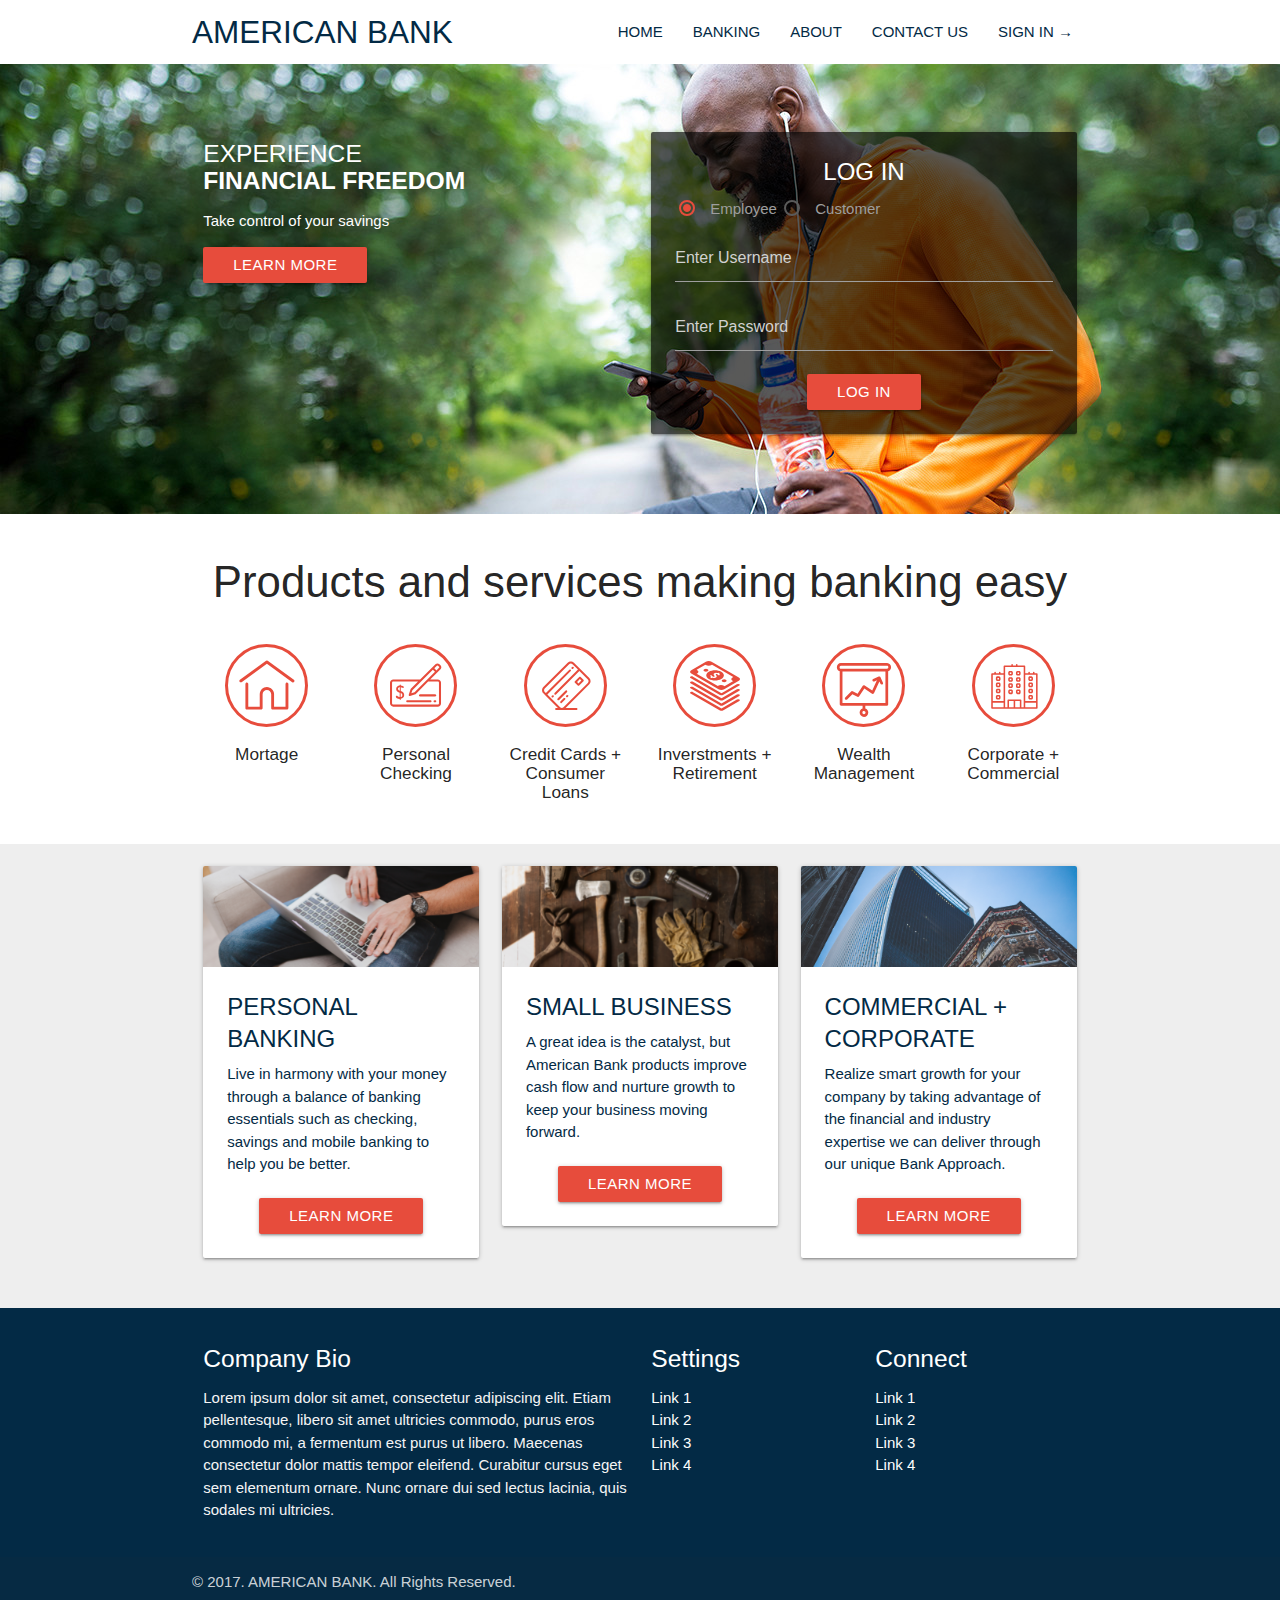
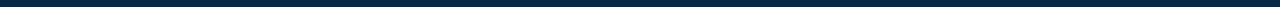
==== index.html @ dd1216ce "MVP of BP Banking Website using Materialize is done." ====
<!DOCTYPE html>
<html lang="en">
<head>
  <meta http-equiv="Content-Type" content="text/html; charset=UTF-8"/>
  <meta name="viewport" content="width=device-width, initial-scale=1, maximum-scale=1.0"/>
  <title>American Bank</title>

  <!-- CSS  -->
  <link href="https://fonts.googleapis.com/icon?family=Material+Icons" rel="stylesheet">
  <link href="css/materialize.css" type="text/css" rel="stylesheet" media="screen,projection"/>
  <link href="css/styles.css" type="text/css" rel="stylesheet" media="screen,projection"/>
  <link href="css/index-styles.css" type="text/css" rel="stylesheet" media="screen,projection"/>
</head>
<body>
  <nav class="white" role="navigation">
    <div class="nav-wrapper container">
      <a id="logo-container" href="index.html" class="brand-logo primary-color-text">AMERICAN BANK</a>
      <ul class="right hide-on-med-and-down">
        <li><a href="index.html" class="primary-color-text">HOME</a></li>
        <li><a href="banking.html" class="primary-color-text">BANKING</a></li>
        <li><a href="about.html" class="primary-color-text">ABOUT</a></li>
        <li><a href="contact.html" class="primary-color-text">CONTACT US</a></li>
        <li><a href="sign-in.html" class="primary-color-text">SIGN IN →</a></li>
      </ul>
      <!-- Mobile Nav -->
      <ul id="nav-mobile" class="sidenav">
        <li><a href="index.html" class="primary-color-text">HOME</a></li>
        <li><a href="banking.html" class="primary-color-text">BANKING</a></li>
        <li><a href="about.html" class="primary-color-text">ABOUT</a></li>
        <li><a href="contact.html" class="primary-color-text">CONTACT US</a></li>
        <li><a href="sign-in.html" class="primary-color-text">SIGN IN →</a></li>>
      </ul>
      <a href="#" data-target="nav-mobile" class="sidenav-trigger primary-color-text"><i class="material-icons">menu</i></a>
    </div>
  </nav> <!-- End Nav -->

  <div class="section mainSlider">
    <div class="container">
      <br><br>
      <div class="row">
        <div class="col s12 m4">
          <h5 class="white-text">EXPERIENCE <br><b>FINANCIAL FREEDOM</b></h5>
          <p class="white-text">Take control of your savings</p>
          <a class="accent-color waves-effect waves-light btn" href='banking.html'>LEARN MORE</a>
        </div>
        <div class="col s12 m6 offset-m2">
          <div class="card light-black hoverable">
            <div class="card-content white-text">
              <span class="card-title center"><b>LOG IN</b></span>
              <label>
                  <input class="with-gap accent-color-text" name="login-group" type="radio" checked />
                  <span>Employee</span>
              </label>
              <label>
                  <input class="with-gap accent-color-text" name="login-group" type="radio" />
                  <span>Customer</span>
              </label>
              <div class="input-field dark">
                <input placeholder="Enter Username" id="user_name" type="text" class="validate">
              </div>
              <div class="input-field dark">
                <input placeholder="Enter Password" id="password" type="password" class="validate">
              </div>
              <div class="center-align">
                <a class="accent-color waves-effect waves-light btn" href='transactions.html'>Log In</a>
              </div>
            </div>
          </div>
        </div> <!-- End Log-In Card -->
      </div> <!-- End Row -->
    </div> <!-- End Countainer -->
  </div> <!--- End Main Slider -->


  <div class="section">
    <div class="container">
      <!--   Icon Section   -->
      <div class="row">
        <h3 class="col s12 center">Products and services making banking easy</h3>
      </div>
      <div class="row">
        <div class="col s12 m2 center-align">
          <img src="images/Mortgage_Icon.png" alt="Credit Cards Icon" class="center">
          <h6>Mortage</h6>
        </div>
        <div class="col s12 m2 center-align">
          <img src="images/Checking_Icon.png" alt="Credit Cards Icon" class="center">
          <h6>Personal Checking</h6>
        </div>
        <div class="col s12 m2 center-align">
          <img src="images/CreditCard_Icon.png" alt="Credit Cards Icon" class="center">
          <h6>Credit Cards + Consumer Loans</h6>
        </div>
        <div class="col s12 m2 center-align">
          <img src="images/Investments_Icon.png" alt="Credit Cards Icon" class="center">
          <h6>Inverstments + Retirement</h6>
        </div>
        <div class="col s12 m2 center-align">
          <img src="images/WM_Icon.png" alt="Credit Cards Icon" class="center">
          <h6>Wealth <br>Management</h6>
        </div>
        <div class="col s12 m2 center-align">
          <img src="images/Corporate_Icon.png" alt="Credit Cards Icon" class="center">
          <h6>Corporate + Commercial</h6>
        </div>
      </div>
    </div>
  </div> <!-- End Banking Services Icons Section -->

  <div class="section grey lighten-3">
    <div class="container">
      <div class="row">
        <div class="col s12 m4">
          <div class="card">
            <div class="card-image">
              <img src="images/PersonalBankingCardImg.png">
            </div>
            <div class="card-content">
              <span class="card-title primary-color-text">PERSONAL BANKING</span>
              <p class="primary-color-text">Live in harmony with your money through a balance of banking essentials such as checking, savings and mobile banking to help you be better.</p>
              <br>
              <div class="center-align">
                <a class="accent-color waves-effect waves-light btn" href='banking.html'>LEARN MORE</a>
              </div>
            </div>
          </div>
        </div>
        <div class="col s12 m4">
          <div class="card">
            <div class="card-image">
              <img src="images/SmallBusinessCardImg.png">
            </div>
            <div class="card-content">
              <span class="card-title primary-color-text">SMALL BUSINESS</span>
              <p class="primary-color-text">A great idea is the catalyst, but American Bank products improve cash flow and nurture growth to keep your business moving forward.</p>
              <br>
              <div class="center-align">
                <a class="accent-color waves-effect waves-light btn" href='banking.html'>LEARN MORE</a>
              </div>
            </div>
          </div>
        </div>
        <div class="col s12 m4">
          <div class="card">
            <div class="card-image">
              <img src="images/CorporateCardImg.png">
            </div>
            <div class="card-content">
              <span class="card-title primary-color-text">COMMERCIAL + CORPORATE</span>
              <p class="primary-color-text">Realize smart growth for your company by taking advantage of the financial and industry expertise we can deliver through our unique Bank Approach.</p>
              <br>
              <div class="center-align">
                <a class="accent-color waves-effect waves-light btn" href='banking.html'>LEARN MORE</a>
              </div>
            </div>
          </div>
        </div>
      </div>
    </div>
  </div>

  <footer class="page-footer primary-color">
    <div class="container">
      <div class="row">
        <div class="col l6 s12">
          <h5 class="white-text">Company Bio</h5>
          <p class="grey-text text-lighten-4">Lorem ipsum dolor sit amet, consectetur adipiscing elit. Etiam pellentesque, libero sit amet ultricies commodo, purus eros commodo mi, a fermentum est purus ut libero. Maecenas consectetur dolor mattis tempor eleifend. Curabitur cursus eget sem elementum ornare. Nunc ornare dui sed lectus lacinia, quis sodales mi ultricies.</p>
        </div>
        <div class="col l3 s12">
          <h5 class="white-text">Settings</h5>
          <ul>
            <li><a class="white-text" href="#!">Link 1</a></li>
            <li><a class="white-text" href="#!">Link 2</a></li>
            <li><a class="white-text" href="#!">Link 3</a></li>
            <li><a class="white-text" href="#!">Link 4</a></li>
          </ul>
        </div>
        <div class="col l3 s12">
          <h5 class="white-text">Connect</h5>
          <ul>
            <li><a class="white-text" href="#!">Link 1</a></li>
            <li><a class="white-text" href="#!">Link 2</a></li>
            <li><a class="white-text" href="#!">Link 3</a></li>
            <li><a class="white-text" href="#!">Link 4</a></li>
          </ul>
        </div>
      </div>
    </div>
    <div class="footer-copyright">
      <div class="container">
      <span>© 2017. AMERICAN BANK. All Rights Reserved.</span>
      </div>
    </div>
  </footer>


  <!--  Scripts-->
  <script type="text/javascript" src="js/scripts-index.js"></script>
  <script type="text/javascript" src="js/jquery-3.2.1.min.js"></script>
  <script type="text/javascript" src="js/materialize.js"></script>

  </body>
</html>
---- css/styles.css ----
/* Custom Stylesheet for BP Banking Website [General] */
/* By Fernando Barroso                      */

/* Change Font */
@font-face {
  font-family: "Montserrat";
  src: local(Montserrat Thin), url("../fonts/montserrat/Montserrat-Thin.woff") format("woff");
  font-weight: 100;
}

@font-face {
  font-family: "Montserrat";
  src: local(Montserrat Light), url("../fonts/montserrat/Montserrat-Light.woff") format("woff");
  font-weight: 300;
}

@font-face {
  font-family: "Montserrat";
  src: local(Montserrat Regular), url("../fonts/montserrat/Montserrat-Regular.woff") format("woff");
  font-weight: 600;
}

@font-face {
  font-family: "Montserrat";
  src: local(Montserrat Medium), url("../fonts/montserrat/Montserrat-Medium.woff") format("woff");
  font-weight: 700;
}

@font-face {
  font-family: "Montserrat";
  src: local(Montserrat Bold), url("../fonts/montserrat/Montserrat-Bold.woff2") format("woff2"), url("../fonts/montserrat/Montserrat-Bold.woff") format("woff");
  font-weight: 800;
}

html {
  font-family: Montserrat, Calibri, Trebuchet, sans-serif;
}

/* Custom Colors */
.light-black {
  background-color: rgba(0,0,0,.65) !important;
}

.primary-color {
  background-color: rgb(3, 42, 69) !important;
}

.primary-color-text {
  color: rgb(3, 42, 69) !important;
}

.accent-color {
  background-color: #E74C3C !important;
}

.accent-color-text {
  color: #E74C3C !important;
}

.accent-gradient {
  background: #f46b45 !important;  /* fallback for old browsers */
  background: -webkit-linear-gradient(to top, #eea849, #f46b45) !important;  /* Chrome 10-25, Safari 5.1-6 */
  background: linear-gradient(to top, #eea849, #f46b45) !important; /* W3C, IE 10+/ Edge, Firefox 16+, Chrome 26+, Opera 12+, Safari 7+ */
}
---- css/index-styles.css ----
/* Custom Stylesheet for BP Banking Website [Index Page]*/
/* By Fernando Barroso                      */

.mainSlider {
    display: block;
    height: 450px;
    background-image: url(../images/homeSlide.JPG);
}

/* Form Styles */

.input-field input[type=text] {
  color: #FFFFFF !important;
}

.input-field input[type=password] {
  color: #FFFFFF !important;
}

[type="radio"]:checked + span:after,
[type="radio"].with-gap:checked + span:before,
[type="radio"].with-gap:checked + span:after {
  border: 2px solid #E74C3C;
}

[type="radio"]:checked + span:after,
[type="radio"].with-gap:checked + span:after {
  background-color: #E74C3C;
}
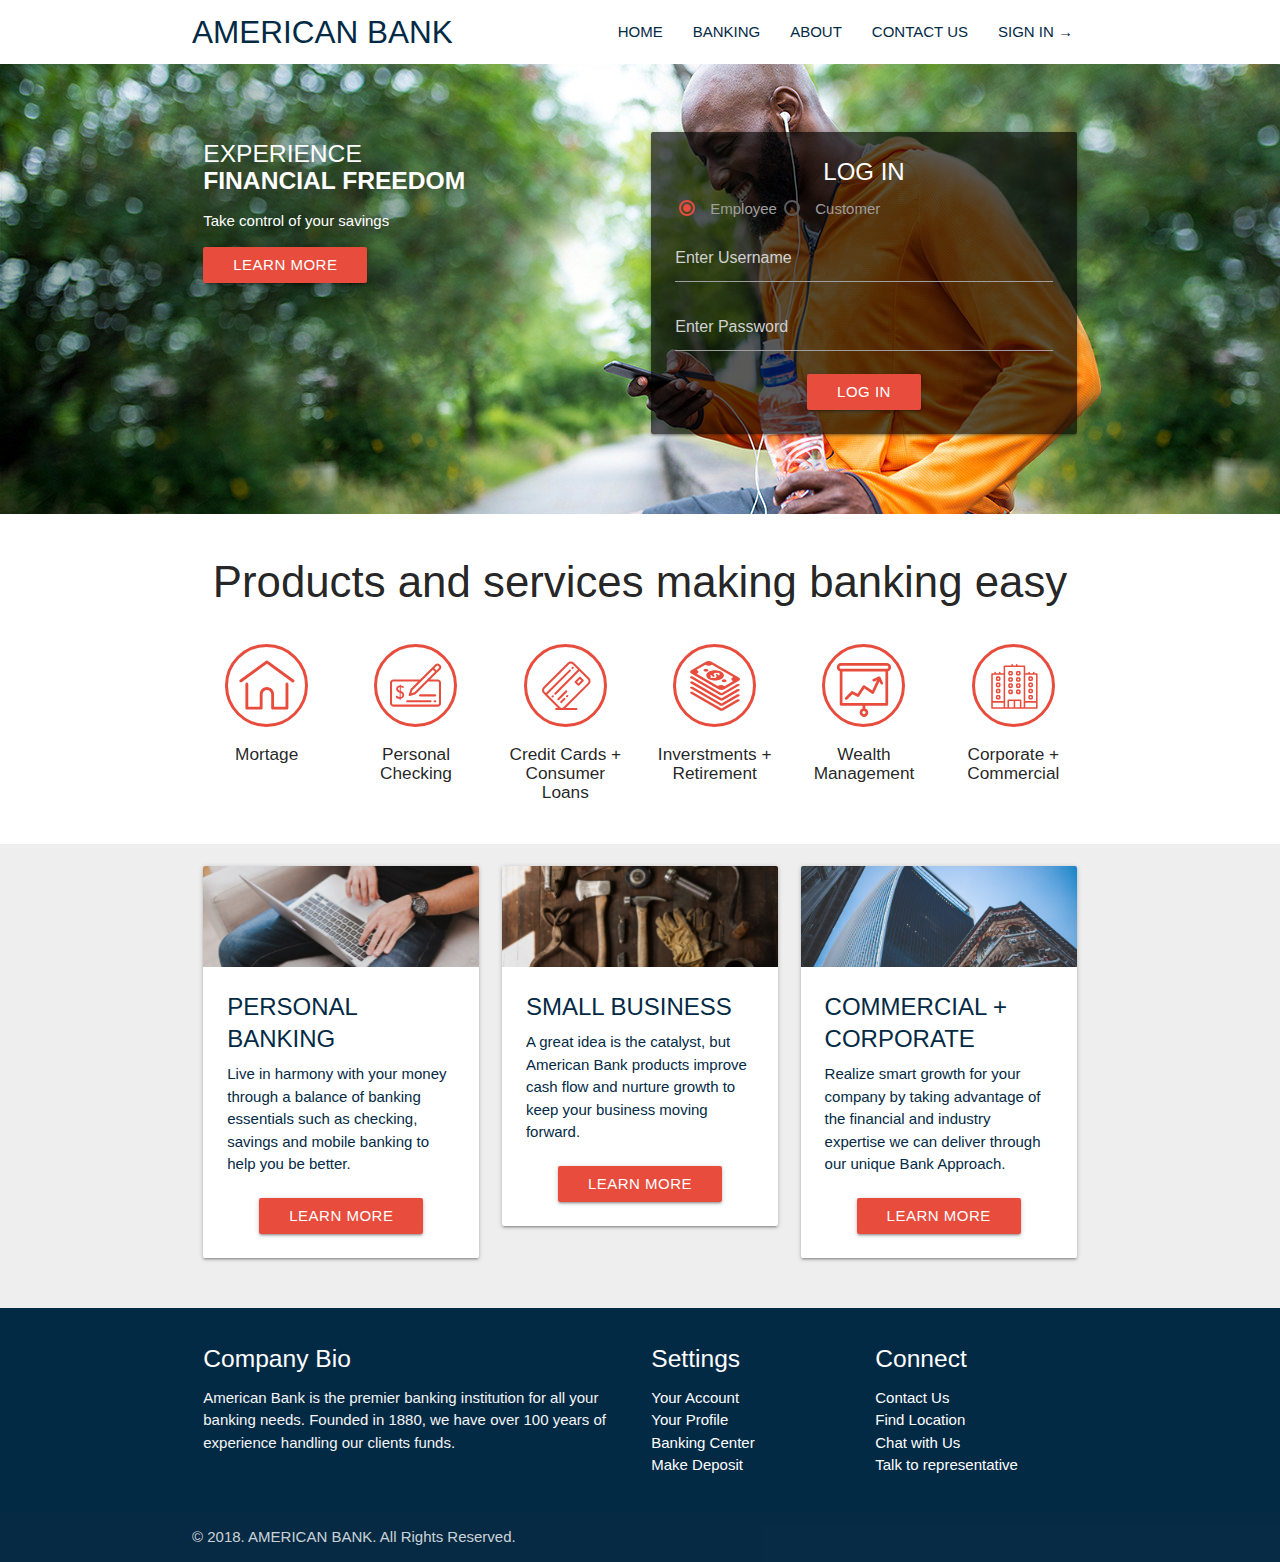
==== commit 90099692: "Changed Footer + Added README Content" ====
--- a/index.html
+++ b/index.html
@@ -164,31 +164,31 @@
       <div class="row">
         <div class="col l6 s12">
           <h5 class="white-text">Company Bio</h5>
-          <p class="grey-text text-lighten-4">Lorem ipsum dolor sit amet, consectetur adipiscing elit. Etiam pellentesque, libero sit amet ultricies commodo, purus eros commodo mi, a fermentum est purus ut libero. Maecenas consectetur dolor mattis tempor eleifend. Curabitur cursus eget sem elementum ornare. Nunc ornare dui sed lectus lacinia, quis sodales mi ultricies.</p>
+          <p class="grey-text text-lighten-4">American Bank is the premier banking institution for all your banking needs. Founded in 1880, we have over 100 years of experience handling our clients funds.</p>
         </div>
         <div class="col l3 s12">
           <h5 class="white-text">Settings</h5>
           <ul>
-            <li><a class="white-text" href="#!">Link 1</a></li>
-            <li><a class="white-text" href="#!">Link 2</a></li>
-            <li><a class="white-text" href="#!">Link 3</a></li>
-            <li><a class="white-text" href="#!">Link 4</a></li>
+            <li><a class="white-text" href="#!">Your Account</a></li>
+            <li><a class="white-text" href="#!">Your Profile</a></li>
+            <li><a class="white-text" href="#!">Banking Center</a></li>
+            <li><a class="white-text" href="#!">Make Deposit</a></li>
           </ul>
         </div>
         <div class="col l3 s12">
           <h5 class="white-text">Connect</h5>
           <ul>
-            <li><a class="white-text" href="#!">Link 1</a></li>
-            <li><a class="white-text" href="#!">Link 2</a></li>
-            <li><a class="white-text" href="#!">Link 3</a></li>
-            <li><a class="white-text" href="#!">Link 4</a></li>
+            <li><a class="white-text" href="#!">Contact Us</a></li>
+            <li><a class="white-text" href="#!">Find Location</a></li>
+            <li><a class="white-text" href="#!">Chat with Us</a></li>
+            <li><a class="white-text" href="#!">Talk to representative</a></li>
           </ul>
         </div>
       </div>
     </div>
     <div class="footer-copyright">
       <div class="container">
-      <span>© 2017. AMERICAN BANK. All Rights Reserved.</span>
+      <span>© 2018. AMERICAN BANK. All Rights Reserved.</span>
       </div>
     </div>
   </footer>
